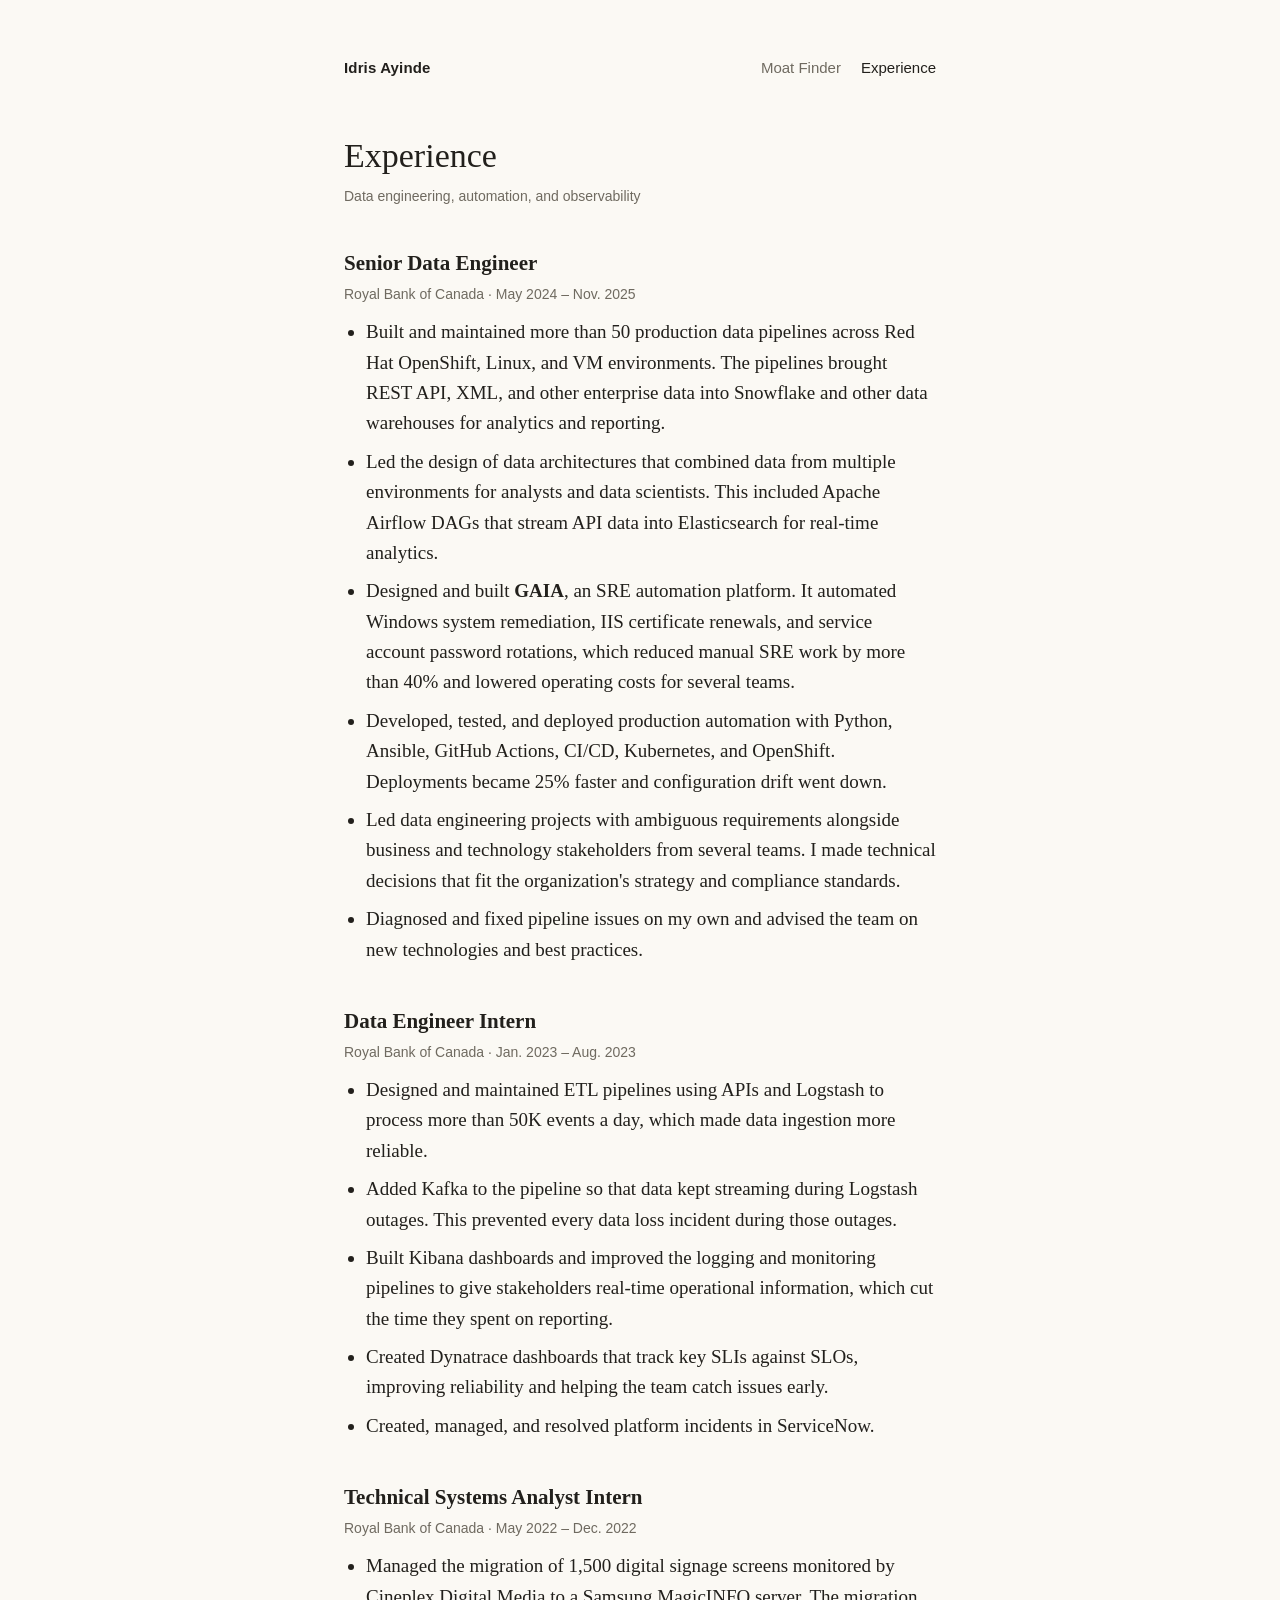
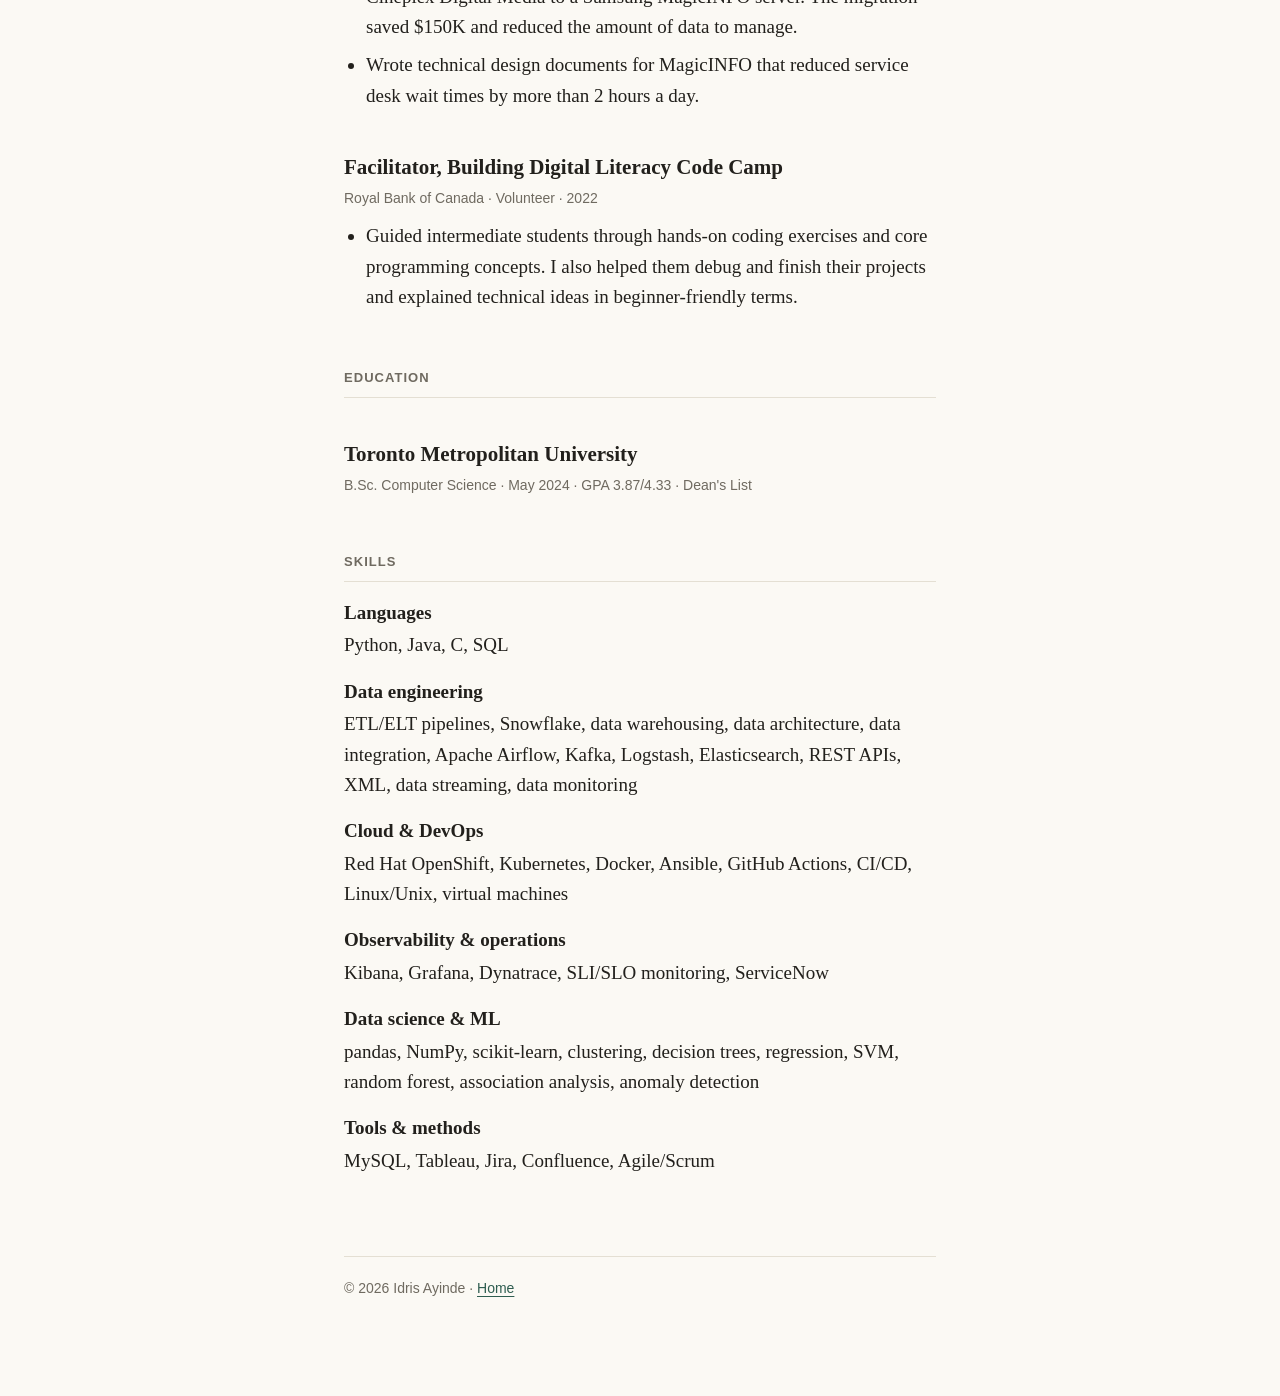
==== experience.html @ 3cbd6d79 "Add personal website with Moat Finder write-up Static HTML/CSS site: home page with bio and status, " ====
<!DOCTYPE html>
<html lang="en">
<head>
  <meta charset="utf-8">
  <meta name="viewport" content="width=device-width, initial-scale=1">
  <title>Experience · Idris Ayinde</title>
  <meta name="description" content="Experience, education, and skills of Idris Ayinde, data engineer.">
  <link rel="icon" href="data:image/svg+xml,<svg xmlns='http://www.w3.org/2000/svg' viewBox='0 0 100 100'><rect width='100' height='100' rx='18' fill='%232f5d50'/><text x='50' y='67' font-family='Georgia,serif' font-size='52' text-anchor='middle' fill='%23fbf9f4'>IA</text></svg>">
  <link rel="stylesheet" href="style.css">
</head>
<body>
  <div class="page">
    <header class="site-header">
      <a class="name" href="index.html">Idris Ayinde</a>
      <nav>
        <a href="moat-finder.html">Moat Finder</a>
        <a href="experience.html" aria-current="page">Experience</a>
      </nav>
    </header>

    <main class="article">
      <h1>Experience</h1>
      <div class="article-meta">Data engineering, automation, and observability</div>

      <div class="role">
        <h3>Senior Data Engineer</h3>
        <span class="entry-meta">Royal Bank of Canada · May 2024 – Nov. 2025</span>
        <ul>
          <li>Built and maintained more than 50 production data pipelines across Red Hat OpenShift, Linux, and VM environments. The pipelines brought REST API, XML, and other enterprise data into Snowflake and other data warehouses for analytics and reporting.</li>
          <li>Led the design of data architectures that combined data from multiple environments for analysts and data scientists. This included Apache Airflow DAGs that stream API data into Elasticsearch for real-time analytics.</li>
          <li>Designed and built <strong>GAIA</strong>, an SRE automation platform. It automated Windows system remediation, IIS certificate renewals, and service account password rotations, which reduced manual SRE work by more than 40% and lowered operating costs for several teams.</li>
          <li>Developed, tested, and deployed production automation with Python, Ansible, GitHub Actions, CI/CD, Kubernetes, and OpenShift. Deployments became 25% faster and configuration drift went down.</li>
          <li>Led data engineering projects with ambiguous requirements alongside business and technology stakeholders from several teams. I made technical decisions that fit the organization's strategy and compliance standards.</li>
          <li>Diagnosed and fixed pipeline issues on my own and advised the team on new technologies and best practices.</li>
        </ul>
      </div>

      <div class="role">
        <h3>Data Engineer Intern</h3>
        <span class="entry-meta">Royal Bank of Canada · Jan. 2023 – Aug. 2023</span>
        <ul>
          <li>Designed and maintained ETL pipelines using APIs and Logstash to process more than 50K events a day, which made data ingestion more reliable.</li>
          <li>Added Kafka to the pipeline so that data kept streaming during Logstash outages. This prevented every data loss incident during those outages.</li>
          <li>Built Kibana dashboards and improved the logging and monitoring pipelines to give stakeholders real-time operational information, which cut the time they spent on reporting.</li>
          <li>Created Dynatrace dashboards that track key SLIs against SLOs, improving reliability and helping the team catch issues early.</li>
          <li>Created, managed, and resolved platform incidents in ServiceNow.</li>
        </ul>
      </div>

      <div class="role">
        <h3>Technical Systems Analyst Intern</h3>
        <span class="entry-meta">Royal Bank of Canada · May 2022 – Dec. 2022</span>
        <ul>
          <li>Managed the migration of 1,500 digital signage screens monitored by Cineplex Digital Media to a Samsung MagicINFO server. The migration saved $150K and reduced the amount of data to manage.</li>
          <li>Wrote technical design documents for MagicINFO that reduced service desk wait times by more than 2 hours a day.</li>
        </ul>
      </div>

      <div class="role">
        <h3>Facilitator, Building Digital Literacy Code Camp</h3>
        <span class="entry-meta">Royal Bank of Canada · Volunteer · 2022</span>
        <ul>
          <li>Guided intermediate students through hands-on coding exercises and core programming concepts. I also helped them debug and finish their projects and explained technical ideas in beginner-friendly terms.</li>
        </ul>
      </div>

      <h2>Education</h2>
      <div class="role">
        <h3>Toronto Metropolitan University</h3>
        <span class="entry-meta">B.Sc. Computer Science · May 2024 · GPA 3.87/4.33 · Dean's List</span>
      </div>

      <h2>Skills</h2>
      <dl class="skills">
        <dt>Languages</dt>
        <dd>Python, Java, C, SQL</dd>
        <dt>Data engineering</dt>
        <dd>ETL/ELT pipelines, Snowflake, data warehousing, data architecture, data integration, Apache Airflow, Kafka, Logstash, Elasticsearch, REST APIs, XML, data streaming, data monitoring</dd>
        <dt>Cloud &amp; DevOps</dt>
        <dd>Red Hat OpenShift, Kubernetes, Docker, Ansible, GitHub Actions, CI/CD, Linux/Unix, virtual machines</dd>
        <dt>Observability &amp; operations</dt>
        <dd>Kibana, Grafana, Dynatrace, SLI/SLO monitoring, ServiceNow</dd>
        <dt>Data science &amp; ML</dt>
        <dd>pandas, NumPy, scikit-learn, clustering, decision trees, regression, SVM, random forest, association analysis, anomaly detection</dd>
        <dt>Tools &amp; methods</dt>
        <dd>MySQL, Tableau, Jira, Confluence, Agile/Scrum</dd>
      </dl>
    </main>

    <footer>© 2026 Idris Ayinde · <a href="index.html">Home</a></footer>
  </div>
</body>
</html>
---- style.css ----
:root {
  --bg: #fbf9f4;
  --text: #22201c;
  --muted: #6f6a60;
  --rule: #e4dfd3;
  --accent: #2f5d50;
  --accent-hover: #1d3d34;
  --code-bg: #f1ede3;
  --serif: "Iowan Old Style", "Charter", "Palatino Linotype", Palatino, Georgia, serif;
  --sans: -apple-system, BlinkMacSystemFont, "Segoe UI", "Helvetica Neue", Arial, sans-serif;
}

@media (prefers-color-scheme: dark) {
  :root {
    --bg: #171614;
    --text: #e8e4da;
    --muted: #9c968a;
    --rule: #2f2c27;
    --accent: #8cc4b0;
    --accent-hover: #b4dccd;
    --code-bg: #24221e;
  }
}

* { box-sizing: border-box; }

html { -webkit-text-size-adjust: 100%; }

body {
  margin: 0;
  background: var(--bg);
  color: var(--text);
  font-family: var(--serif);
  font-size: 19px;
  line-height: 1.6;
}

.page {
  max-width: 640px;
  margin: 0 auto;
  padding: 56px 24px 96px;
}

a {
  color: var(--accent);
  text-decoration: underline;
  text-decoration-thickness: 1px;
  text-underline-offset: 3px;
}
a:hover { color: var(--accent-hover); }

/* Header */
.site-header {
  display: flex;
  align-items: baseline;
  justify-content: space-between;
  gap: 16px;
  margin-bottom: 56px;
  font-family: var(--sans);
  font-size: 15px;
}
.site-header .name {
  font-weight: 600;
  color: var(--text);
  text-decoration: none;
  letter-spacing: 0.01em;
}
.site-header nav { display: flex; gap: 20px; }
.site-header nav a {
  color: var(--muted);
  text-decoration: none;
}
.site-header nav a:hover,
.site-header nav a[aria-current="page"] { color: var(--text); }

/* Headings */
h1 {
  font-size: 34px;
  line-height: 1.2;
  font-weight: 500;
  margin: 0 0 8px;
}
h2 {
  font-family: var(--sans);
  font-size: 13px;
  font-weight: 600;
  text-transform: uppercase;
  letter-spacing: 0.08em;
  color: var(--muted);
  margin: 56px 0 16px;
  padding-bottom: 8px;
  border-bottom: 1px solid var(--rule);
}
h3 {
  font-size: 21px;
  font-weight: 600;
  margin: 40px 0 8px;
}

p { margin: 0 0 18px; }

/* Bio with "More" toggle */
.bio p:last-child { margin-bottom: 0; }
.bio details { margin-top: 0; }
.bio details summary {
  display: inline;
  cursor: pointer;
  color: var(--accent);
  font-family: var(--sans);
  font-size: 15px;
  list-style: none;
}
.bio details summary::-webkit-details-marker { display: none; }
.bio details[open] summary { display: none; }
.bio details > p:first-of-type { margin-top: 18px; }

/* Lists of entries */
.entries {
  list-style: none;
  margin: 0;
  padding: 0;
}
.entries li { margin: 0 0 20px; }
.entries li:last-child { margin-bottom: 0; }
.entry-title { font-weight: 600; }
.entry-meta {
  display: block;
  font-family: var(--sans);
  font-size: 14px;
  color: var(--muted);
  margin-top: 2px;
}
.entry-desc {
  display: block;
  margin-top: 4px;
}
.tag {
  display: inline-block;
  font-family: var(--sans);
  font-size: 11px;
  font-weight: 600;
  text-transform: uppercase;
  letter-spacing: 0.06em;
  color: var(--accent);
  border: 1px solid currentColor;
  border-radius: 3px;
  padding: 1px 6px;
  margin-left: 6px;
  vertical-align: 2px;
}

.links {
  list-style: none;
  margin: 0;
  padding: 0;
  display: flex;
  flex-wrap: wrap;
  gap: 8px 24px;
}

/* Article pages */
.article-meta {
  font-family: var(--sans);
  font-size: 14px;
  color: var(--muted);
  margin-bottom: 40px;
}
.article ul { padding-left: 22px; margin: 0 0 18px; }
.article li { margin-bottom: 8px; }

table {
  width: 100%;
  border-collapse: collapse;
  font-family: var(--sans);
  font-size: 15px;
  margin: 8px 0 24px;
}
th, td {
  text-align: left;
  padding: 8px 10px 8px 0;
  border-bottom: 1px solid var(--rule);
  vertical-align: top;
}
th { font-weight: 600; color: var(--muted); }
td.num { text-align: right; white-space: nowrap; }

code {
  font-family: ui-monospace, SFMono-Regular, Menlo, Consolas, monospace;
  font-size: 0.85em;
  background: var(--code-bg);
  padding: 1px 5px;
  border-radius: 3px;
}

/* Resume-style blocks */
.role { margin-bottom: 36px; }
.role h3 { margin-bottom: 2px; }
.role ul { padding-left: 22px; margin: 12px 0 0; }
.role li { margin-bottom: 8px; }

dl.skills { margin: 0; }
dl.skills dt {
  font-weight: 600;
  margin-top: 16px;
}
dl.skills dt:first-child { margin-top: 0; }
dl.skills dd { margin: 2px 0 0; }

footer {
  margin-top: 80px;
  padding-top: 20px;
  border-top: 1px solid var(--rule);
  font-family: var(--sans);
  font-size: 14px;
  color: var(--muted);
}

@media (max-width: 520px) {
  body { font-size: 17px; }
  .page { padding-top: 32px; }
  .site-header { margin-bottom: 40px; }
  h1 { font-size: 28px; }
  table { font-size: 13px; }
}

/* Status line */
.status {
  display: inline-flex;
  align-items: center;
  gap: 10px;
  font-family: var(--sans);
  font-size: 14px;
  color: var(--muted);
  background: var(--code-bg);
  border: 1px solid var(--rule);
  border-radius: 999px;
  padding: 6px 14px;
  margin: 0 0 32px;
}
.status strong { color: var(--text); font-weight: 600; }
.status-dot {
  flex: none;
  width: 8px;
  height: 8px;
  border-radius: 50%;
  background: #3fae6a;
  box-shadow: 0 0 0 0 rgba(63, 174, 106, 0.6);
  animation: pulse 2s infinite;
}
.cursor {
  margin-left: 2px;
  color: var(--accent);
  animation: blink 1s steps(1) infinite;
}
@keyframes pulse {
  0%   { box-shadow: 0 0 0 0 rgba(63, 174, 106, 0.6); }
  70%  { box-shadow: 0 0 0 8px rgba(63, 174, 106, 0); }
  100% { box-shadow: 0 0 0 0 rgba(63, 174, 106, 0); }
}
@keyframes blink { 50% { opacity: 0; } }
@media (prefers-reduced-motion: reduce) {
  .status-dot, .cursor { animation: none; }
}
@media (max-width: 520px) {
  .status { border-radius: 12px; align-items: flex-start; }
  .status-dot { margin-top: 6px; }
}
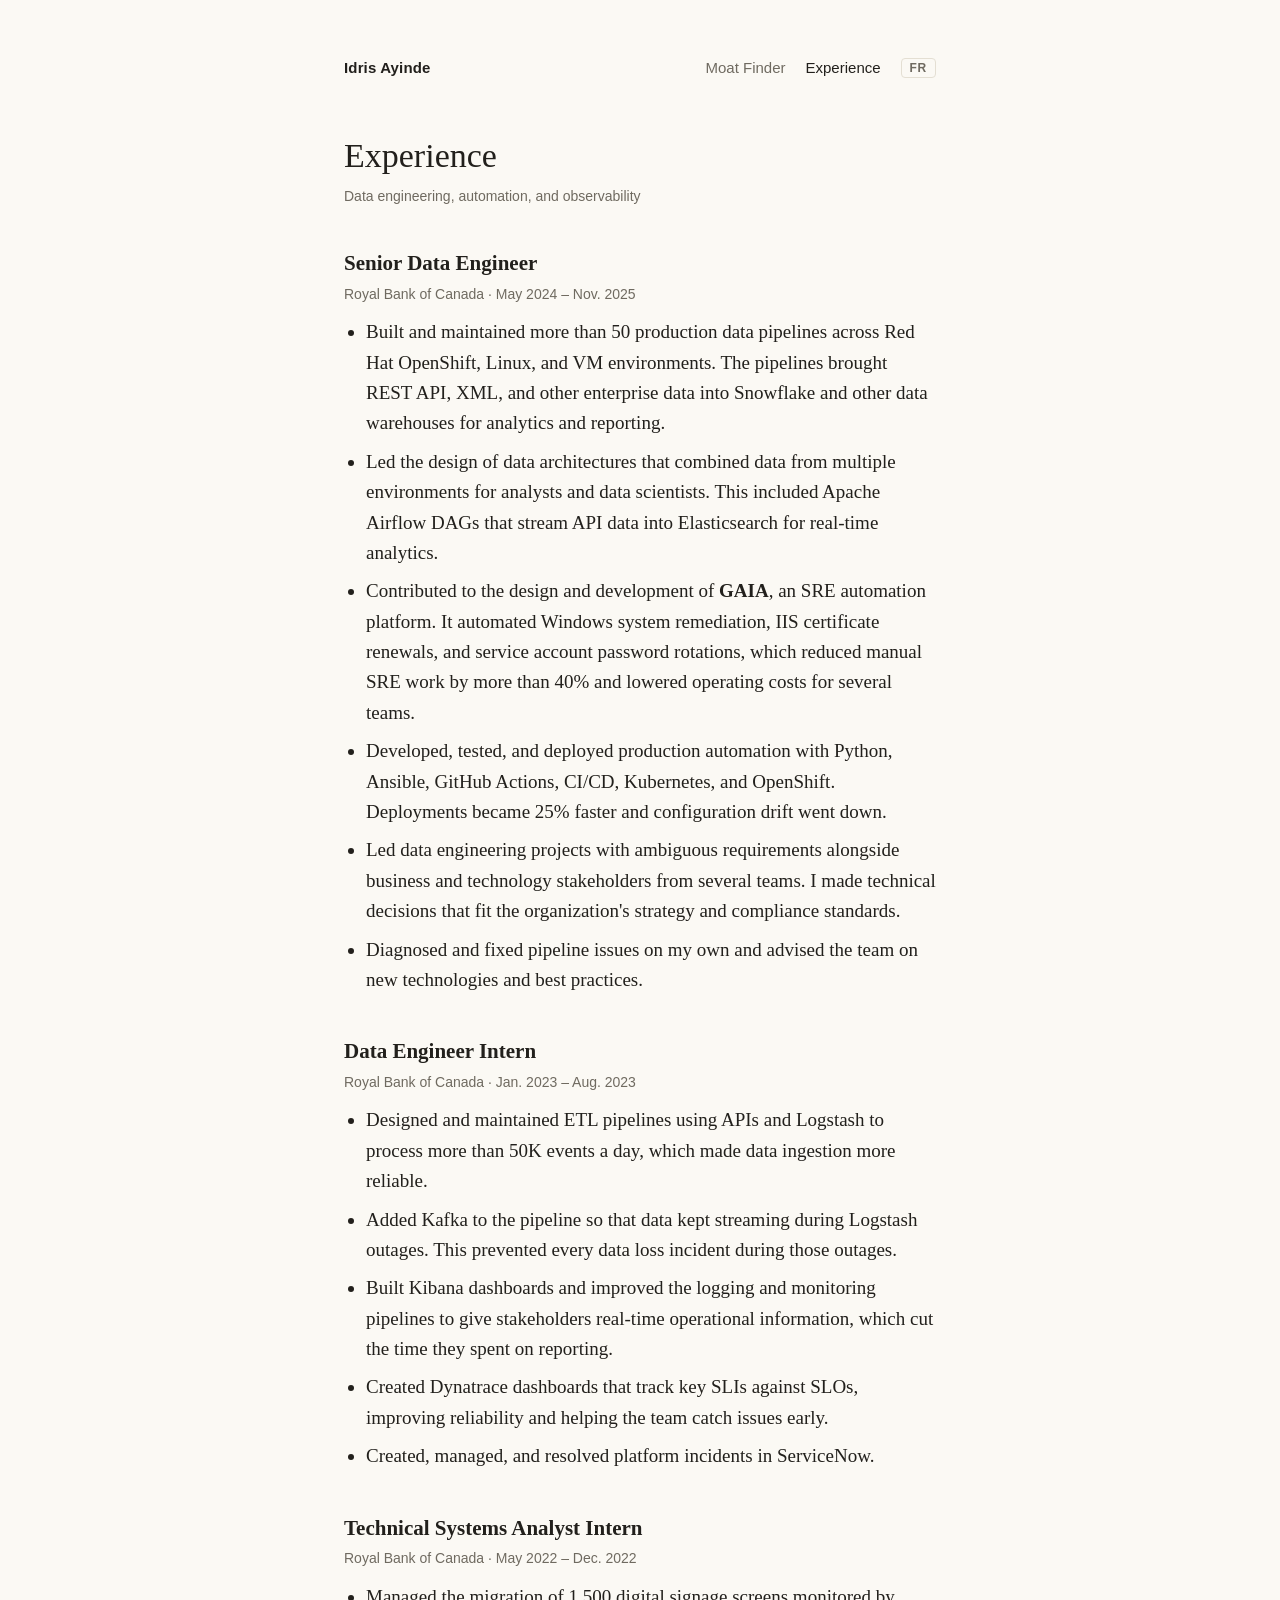
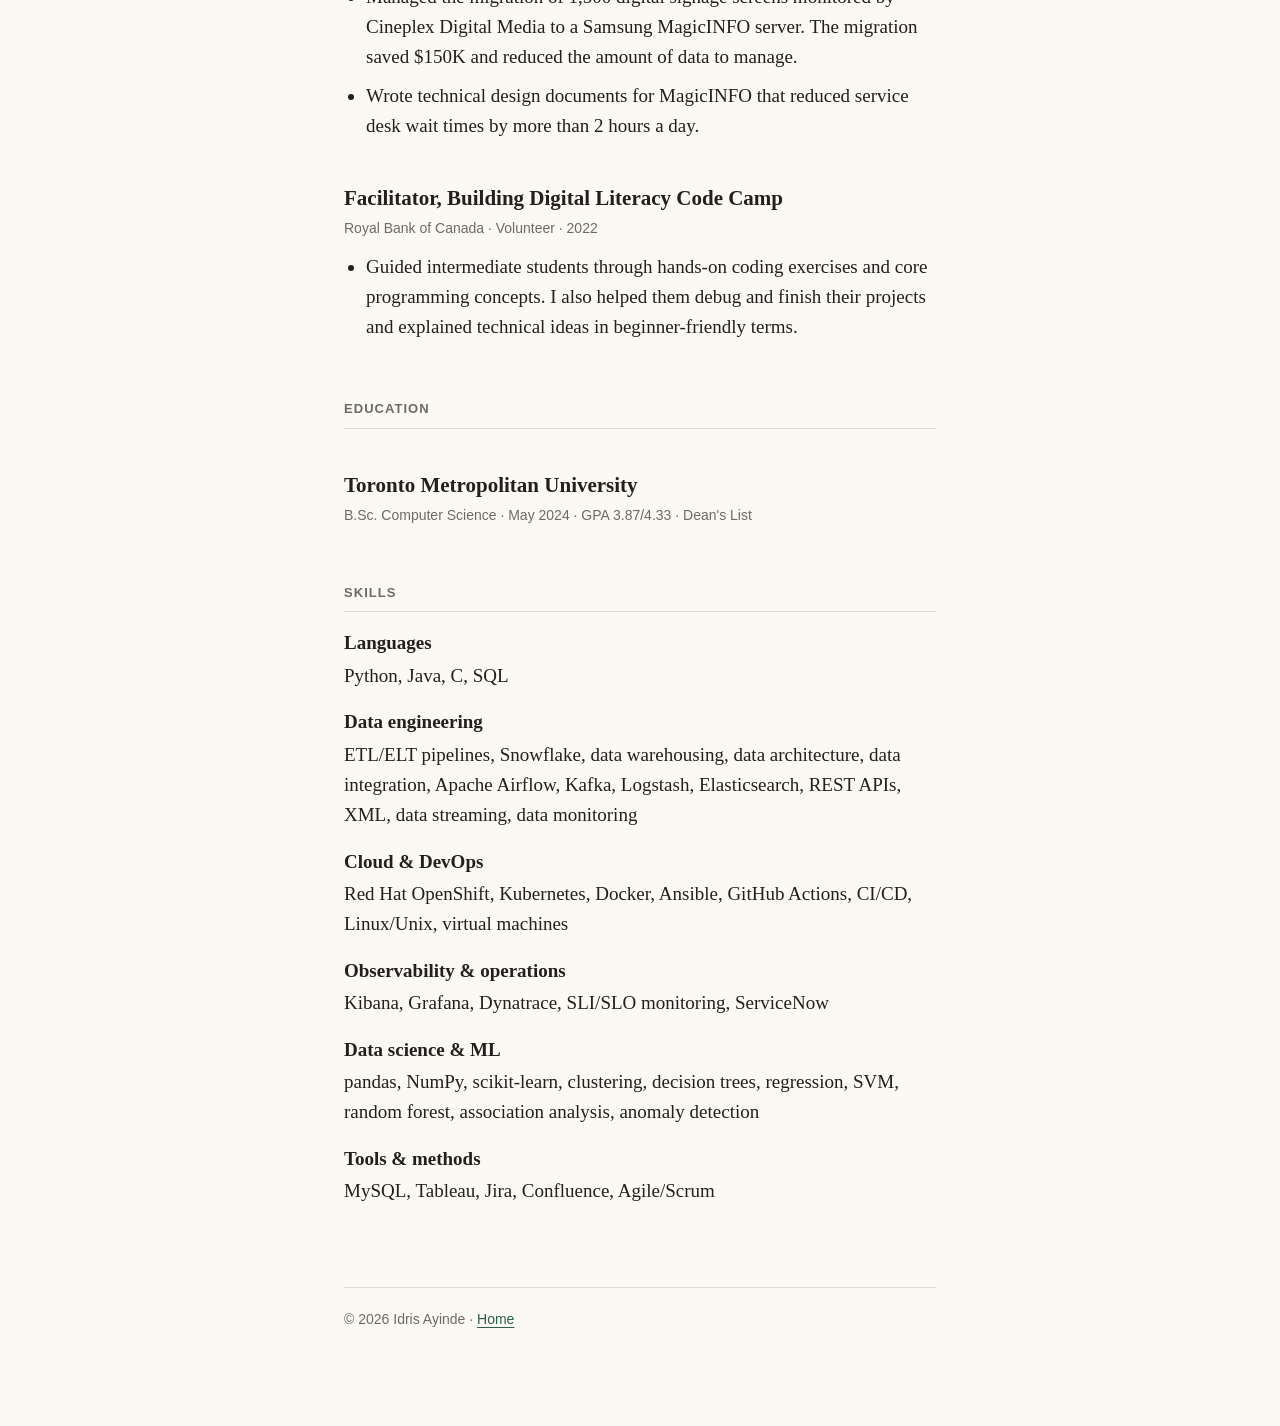
==== commit 95373846: "Add English/French language switch and refine bio - Add a header button that switches every page bet" ====
--- a/experience.html
+++ b/experience.html
@@ -1,5 +1,5 @@
 <!DOCTYPE html>
-<html lang="en">
+<html lang="en" data-title-en="Experience · Idris Ayinde" data-title-fr="Expérience · Idris Ayinde">
 <head>
   <meta charset="utf-8">
   <meta name="viewport" content="width=device-width, initial-scale=1">
@@ -7,6 +7,7 @@
   <meta name="description" content="Experience, education, and skills of Idris Ayinde, data engineer.">
   <link rel="icon" href="data:image/svg+xml,<svg xmlns='http://www.w3.org/2000/svg' viewBox='0 0 100 100'><rect width='100' height='100' rx='18' fill='%232f5d50'/><text x='50' y='67' font-family='Georgia,serif' font-size='52' text-anchor='middle' fill='%23fbf9f4'>IA</text></svg>">
   <link rel="stylesheet" href="style.css">
+  <script src="lang.js"></script>
 </head>
 <body>
   <div class="page">
@@ -14,11 +15,14 @@
       <a class="name" href="index.html">Idris Ayinde</a>
       <nav>
         <a href="moat-finder.html">Moat Finder</a>
-        <a href="experience.html" aria-current="page">Experience</a>
+        <a href="experience.html" aria-current="page"><span data-lang="en">Experience</span><span data-lang="fr">Expérience</span></a>
+        <button class="lang-toggle" type="button" hidden>FR</button>
       </nav>
     </header>
 
     <main class="article">
+      <!-- English -->
+      <div data-lang="en">
       <h1>Experience</h1>
       <div class="article-meta">Data engineering, automation, and observability</div>
 
@@ -28,7 +32,7 @@
         <ul>
           <li>Built and maintained more than 50 production data pipelines across Red Hat OpenShift, Linux, and VM environments. The pipelines brought REST API, XML, and other enterprise data into Snowflake and other data warehouses for analytics and reporting.</li>
           <li>Led the design of data architectures that combined data from multiple environments for analysts and data scientists. This included Apache Airflow DAGs that stream API data into Elasticsearch for real-time analytics.</li>
-          <li>Designed and built <strong>GAIA</strong>, an SRE automation platform. It automated Windows system remediation, IIS certificate renewals, and service account password rotations, which reduced manual SRE work by more than 40% and lowered operating costs for several teams.</li>
+          <li>Contributed to the design and development of <strong>GAIA</strong>, an SRE automation platform. It automated Windows system remediation, IIS certificate renewals, and service account password rotations, which reduced manual SRE work by more than 40% and lowered operating costs for several teams.</li>
           <li>Developed, tested, and deployed production automation with Python, Ansible, GitHub Actions, CI/CD, Kubernetes, and OpenShift. Deployments became 25% faster and configuration drift went down.</li>
           <li>Led data engineering projects with ambiguous requirements alongside business and technology stakeholders from several teams. I made technical decisions that fit the organization's strategy and compliance standards.</li>
           <li>Diagnosed and fixed pipeline issues on my own and advised the team on new technologies and best practices.</li>
@@ -85,9 +89,80 @@
         <dt>Tools &amp; methods</dt>
         <dd>MySQL, Tableau, Jira, Confluence, Agile/Scrum</dd>
       </dl>
+      </div>
+
+      <!-- Français -->
+      <div data-lang="fr">
+      <h1>Expérience</h1>
+      <div class="article-meta">Ingénierie des données, automatisation et observabilité</div>
+
+      <div class="role">
+        <h3>Ingénieur de données principal</h3>
+        <span class="entry-meta">Banque Royale du Canada · mai 2024 – nov. 2025</span>
+        <ul>
+          <li>Création et maintenance de plus de 50 pipelines de données en production dans des environnements Red Hat OpenShift, Linux et machines virtuelles. Ces pipelines intégraient des données d'API REST, XML et d'autres sources d'entreprise dans Snowflake et d'autres entrepôts de données pour l'analytique et la production de rapports.</li>
+          <li>Direction de la conception d'architectures de données réunissant des données de plusieurs environnements pour les analystes et les scientifiques des données, notamment des DAG Apache Airflow qui transmettent en continu des données d'API vers Elasticsearch pour l'analytique en temps réel.</li>
+          <li>Contribution à la conception et au développement de <strong>GAIA</strong>, une plateforme d'automatisation SRE qui automatise la remédiation des systèmes Windows, le renouvellement des certificats IIS et la rotation des mots de passe des comptes de service. Résultat : plus de 40 % de travail SRE manuel en moins et des coûts d'exploitation réduits pour plusieurs équipes.</li>
+          <li>Développement, test et déploiement d'automatisations en production avec Python, Ansible, GitHub Actions, CI/CD, Kubernetes et OpenShift, accélérant les déploiements de 25 % et réduisant la dérive de configuration.</li>
+          <li>Direction de projets d'ingénierie des données aux exigences ambiguës avec des parties prenantes d'affaires et technologiques de plusieurs équipes, et prise de décisions techniques alignées sur la stratégie de l'organisation et les normes de conformité.</li>
+          <li>Diagnostic et résolution autonomes des problèmes de pipelines, et conseils à l'équipe sur les nouvelles technologies et les bonnes pratiques.</li>
+        </ul>
+      </div>
+
+      <div class="role">
+        <h3>Stagiaire en ingénierie des données</h3>
+        <span class="entry-meta">Banque Royale du Canada · janv. 2023 – août 2023</span>
+        <ul>
+          <li>Conception et maintenance de pipelines ETL basés sur des API et Logstash, traitant plus de 50 000 événements par jour et améliorant la fiabilité de l'ingestion des données.</li>
+          <li>Intégration de Kafka au pipeline pour maintenir le flux de données pendant les pannes de Logstash, ce qui a évité toute perte de données lors de ces pannes.</li>
+          <li>Création de tableaux de bord Kibana et amélioration des pipelines de journalisation et de surveillance afin de fournir aux parties prenantes de l'information opérationnelle en temps réel, réduisant le temps consacré aux rapports.</li>
+          <li>Création de tableaux de bord Dynatrace qui suivent les principaux SLI par rapport aux SLO, améliorant la fiabilité et la détection proactive des problèmes.</li>
+          <li>Création, gestion et résolution d'incidents de plateforme dans ServiceNow.</li>
+        </ul>
+      </div>
+
+      <div class="role">
+        <h3>Stagiaire analyste en systèmes techniques</h3>
+        <span class="entry-meta">Banque Royale du Canada · mai 2022 – déc. 2022</span>
+        <ul>
+          <li>Gestion de la migration de 1 500 écrans d'affichage numérique surveillés par Cineplex Digital Media vers un serveur Samsung MagicINFO, permettant des économies de 150 000 $ et réduisant le volume de données à gérer.</li>
+          <li>Rédaction de documents de conception technique pour MagicINFO, réduisant de plus de 2 heures par jour le temps d'attente au centre de services.</li>
+        </ul>
+      </div>
+
+      <div class="role">
+        <h3>Animateur bénévole, camp de codage Building Digital Literacy</h3>
+        <span class="entry-meta">Banque Royale du Canada · Bénévolat · 2022</span>
+        <ul>
+          <li>Accompagnement d'élèves de niveau intermédiaire dans des exercices pratiques de programmation et les concepts fondamentaux, aide au débogage et à la réalisation de leurs projets, et vulgarisation des notions techniques pour les débutants.</li>
+        </ul>
+      </div>
+
+      <h2>Formation</h2>
+      <div class="role">
+        <h3>Toronto Metropolitan University</h3>
+        <span class="entry-meta">B.Sc. en informatique · mai 2024 · Moyenne 3,87/4,33 · Liste d'honneur du doyen</span>
+      </div>
+
+      <h2>Compétences</h2>
+      <dl class="skills">
+        <dt>Langages</dt>
+        <dd>Python, Java, C, SQL</dd>
+        <dt>Ingénierie des données</dt>
+        <dd>Pipelines ETL/ELT, Snowflake, entreposage de données, architecture de données, intégration de données, Apache Airflow, Kafka, Logstash, Elasticsearch, API REST, XML, diffusion de données en continu, surveillance des données</dd>
+        <dt>Infonuagique et DevOps</dt>
+        <dd>Red Hat OpenShift, Kubernetes, Docker, Ansible, GitHub Actions, CI/CD, Linux/Unix, machines virtuelles</dd>
+        <dt>Observabilité et exploitation</dt>
+        <dd>Kibana, Grafana, Dynatrace, surveillance des SLI/SLO, ServiceNow</dd>
+        <dt>Science des données et apprentissage automatique</dt>
+        <dd>pandas, NumPy, scikit-learn, partitionnement (clustering), arbres de décision, régression, SVM, forêts aléatoires, analyse d'associations, détection d'anomalies</dd>
+        <dt>Outils et méthodes</dt>
+        <dd>MySQL, Tableau, Jira, Confluence, Agile/Scrum</dd>
+      </dl>
+      </div>
     </main>
 
-    <footer>© 2026 Idris Ayinde · <a href="index.html">Home</a></footer>
+    <footer>© 2026 Idris Ayinde · <a href="index.html"><span data-lang="en">Home</span><span data-lang="fr">Accueil</span></a></footer>
   </div>
 </body>
 </html>
--- a/style.css
+++ b/style.css
@@ -65,7 +65,7 @@
   text-decoration: none;
   letter-spacing: 0.01em;
 }
-.site-header nav { display: flex; gap: 20px; }
+.site-header nav { display: flex; align-items: center; gap: 20px; }
 .site-header nav a {
   color: var(--muted);
   text-decoration: none;
@@ -265,3 +265,23 @@
   .status { border-radius: 12px; align-items: flex-start; }
   .status-dot { margin-top: 6px; }
 }
+
+/* Language switch */
+html[lang="en"] [data-lang="fr"],
+html[lang="fr"] [data-lang="en"] { display: none !important; }
+
+.lang-toggle {
+  font-family: var(--sans);
+  font-size: 12px;
+  font-weight: 600;
+  letter-spacing: 0.06em;
+  color: var(--muted);
+  background: none;
+  border: 1px solid var(--rule);
+  border-radius: 4px;
+  padding: 2px 8px;
+  cursor: pointer;
+}
+.lang-toggle:hover { color: var(--text); border-color: var(--muted); }
+.lang-toggle:focus-visible { outline: 2px solid var(--accent); outline-offset: 2px; }
+.lang-toggle[hidden] { display: none; }
